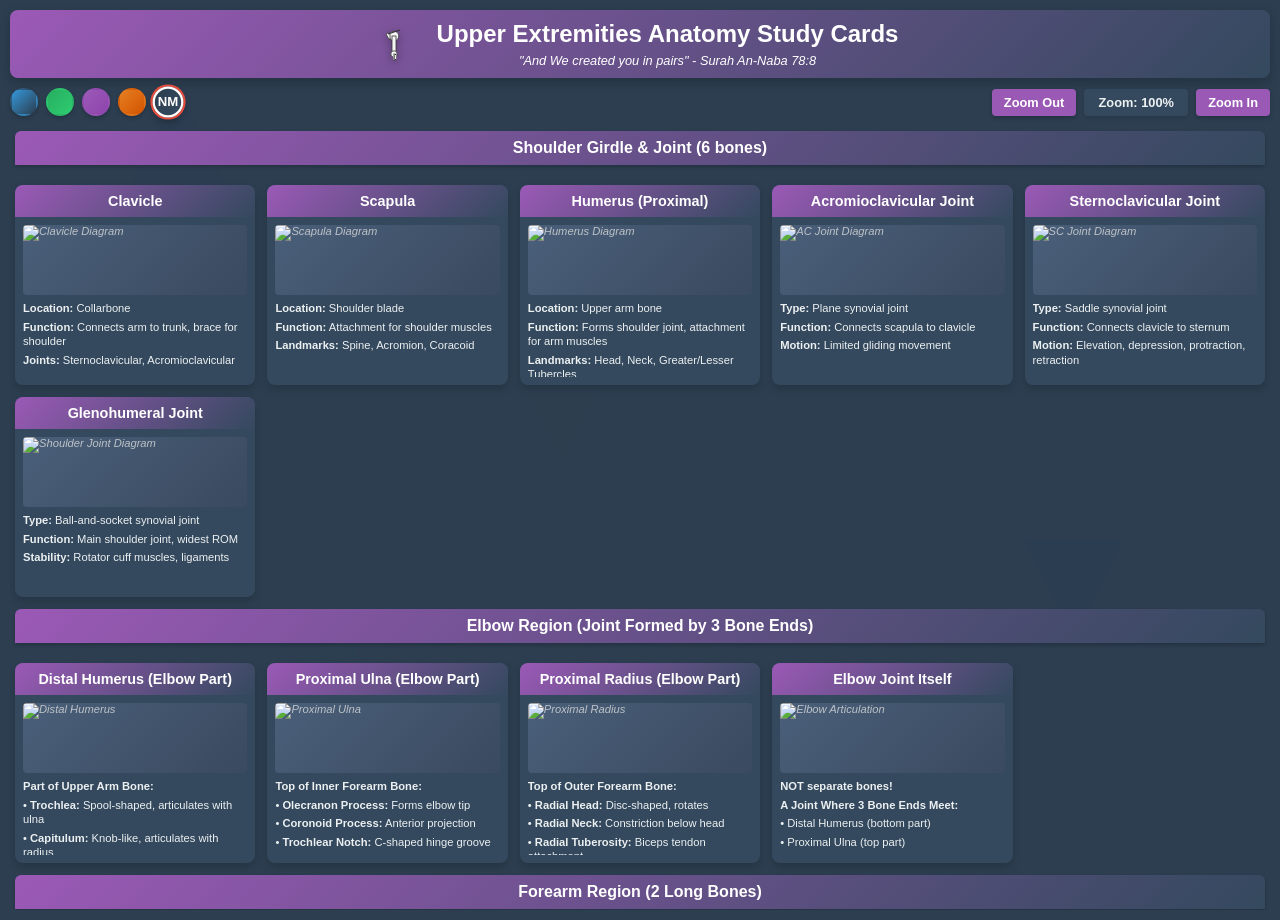
==== xrayUpper_extremities___Shoulder_joint.html @ 8486060e "Add files via upload" ====
<!DOCTYPE html>
<html lang="en">
<head>
    <meta charset="UTF-8">
    <meta name="viewport" content="width=device-width, initial-scale=1.0">
    <title>Upper Extremities Anatomy Study Cards</title>
    <style>
        /* New CSS for image handling */
        .card-image img {
            width: 100%;
            height: 100%;
            object-fit: contain;
            display: block;
            transition: transform 0.3s ease;
        }
        
        .card:hover .card-image img {
            transform: scale(1.05);
        }
        
        .anatomy-table {
            width: 100%;
            font-size: 0.7rem;
            border-collapse: collapse;
            margin: 4px 0;
            background: rgba(255, 255, 255, 0.05);
            border-radius: 4px;
            overflow: hidden;
        }
        
        .anatomy-table th {
            background: var(--primary-color);
            color: white;
            padding: 3px;
            text-align: left;
            font-weight: bold;
        }
        
        .anatomy-table td {
            padding: 3px;
            border-bottom: 1px solid rgba(255, 255, 255, 0.1);
        }
        
        .anatomy-table tr:last-child td {
            border-bottom: none;
        }
        
        .quick-revision {
            background: rgba(231, 76, 60, 0.1);
            padding: 4px;
            border-left: 3px solid var(--accent-color);
            margin: 4px 0;
            font-size: 0.7rem;
            border-radius: 2px;
        }
        
        .xray-anatomy {
            background: rgba(52, 152, 219, 0.1);
            padding: 4px;
            border-left: 3px solid #3498db;
            margin: 4px 0;
            font-size: 0.7rem;
            border-radius: 2px;
        }
        
        /* Rest of the CSS remains exactly as before */
        :root {
            --primary-color: #9b59b6;
            --secondary-color: #34495e;
            --accent-color: #e74c3c;
            --text-color: #ecf0f1;
            --bg-color: #2c3e50;
            --card-bg: #34495e;
            --header-bg: linear-gradient(135deg, #9b59b6, #34495e);
            --font-family: 'Segoe UI', Tahoma, Geneva, Verdana, sans-serif;
            --card-height: 200px;
        }

        /* All other CSS styles remain exactly the same... */
        .theme-blue {
            --primary-color: #3498db;
            --secondary-color: #2c3e50;
            --accent-color: #1abc9c;
            --text-color: #333;
            --bg-color: #f9f9f9;
            --card-bg: #ffffff;
            --header-bg: linear-gradient(135deg, #3498db, #2c3e50);
        }

        .theme-green {
            --primary-color: #27ae60;
            --secondary-color: #2ecc71;
            --accent-color: #16a085;
            --text-color: #333;
            --bg-color: #f9f9f9;
            --card-bg: #ffffff;
            --header-bg: linear-gradient(135deg, #27ae60, #2ecc71);
        }

        .theme-purple {
            --primary-color: #9b59b6;
            --secondary-color: #8e44ad;
            --accent-color: #e74c3c;
            --text-color: #333;
            --bg-color: #f9f9f9;
            --card-bg: #ffffff;
            --header-bg: linear-gradient(135deg, #9b59b6, #8e44ad);
        }

        .theme-orange {
            --primary-color: #e67e22;
            --secondary-color: #d35400;
            --accent-color: #f39c12;
            --text-color: #333;
            --bg-color: #f9f9f9;
            --card-bg: #ffffff;
            --header-bg: linear-gradient(135deg, #e67e22, #d35400);
        }

        .night-mode {
            --primary-color: #9b59b6;
            --secondary-color: #34495e;
            --accent-color: #e74c3c;
            --text-color: #ecf0f1;
            --bg-color: #2c3e50;
            --card-bg: #34495e;
            --header-bg: linear-gradient(135deg, #9b59b6, #34495e);
        }

        body {
            font-family: var(--font-family);
            background-color: var(--bg-color);
            color: var(--text-color);
            margin: 0;
            padding: 10px;
            transition: all 0.5s ease;
            height: 100vh;
            overflow: hidden;
            display: flex;
            flex-direction: column;
            position: relative;
        }

        /* X-ray Background Animation */
        .xray-background {
            position: fixed;
            top: 0;
            left: 0;
            width: 100%;
            height: 100%;
            z-index: -1;
            opacity: 0.1;
            overflow: hidden;
        }

        .xray-triangle {
            position: absolute;
            width: 0;
            height: 0;
            border-style: solid;
            opacity: 0.1;
            animation: floatTriangle 15s infinite linear;
        }

        .triangle-1 {
            border-width: 0 50px 100px 50px;
            border-color: transparent transparent #9b59b6 transparent;
            top: 10%;
            left: 10%;
            animation-delay: 0s;
        }

        .triangle-2 {
            border-width: 100px 50px 0 50px;
            border-color: #3498db transparent transparent transparent;
            top: 60%;
            left: 80%;
            animation-delay: 3s;
        }

        .triangle-3 {
            border-width: 50px 0 50px 100px;
            border-color: transparent transparent transparent #e74c3c;
            top: 30%;
            left: 70%;
            animation-delay: 6s;
        }

        .triangle-4 {
            border-width: 50px 100px 50px 0;
            border-color: transparent #1abc9c transparent transparent;
            top: 70%;
            left: 20%;
            animation-delay: 9s;
        }

        .triangle-5 {
            border-width: 100px 50px 0 50px;
            border-color: #f39c12 transparent transparent transparent;
            top: 40%;
            left: 40%;
            animation-delay: 12s;
        }

        @keyframes floatTriangle {
            0% {
                transform: translateY(0) rotate(0deg);
                opacity: 0.1;
            }
            25% {
                transform: translateY(-20px) rotate(90deg);
                opacity: 0.2;
            }
            50% {
                transform: translateY(0) rotate(180deg);
                opacity: 0.1;
            }
            75% {
                transform: translateY(20px) rotate(270deg);
                opacity: 0.2;
            }
            100% {
                transform: translateY(0) rotate(360deg);
                opacity: 0.1;
            }
        }

        .header {
            text-align: center;
            margin-bottom: 10px;
            padding: 10px;
            background: var(--header-bg);
            color: white;
            border-radius: 8px;
            box-shadow: 0 4px 12px rgba(0, 0, 0, 0.2);
            flex-shrink: 0;
            animation: fadeInDown 0.8s ease-out;
            display: flex;
            align-items: center;
            justify-content: center;
            gap: 15px;
            position: relative;
            z-index: 1;
        }

        .header h1 {
            margin: 0;
            font-size: 1.5rem;
        }

        .header p {
            margin: 5px 0 0;
            font-size: 0.8rem;
            font-style: italic;
        }

        .arm-icon {
            width: 40px;
            height: 40px;
            display: flex;
            align-items: center;
            justify-content: center;
            position: relative;
            animation: float 3s ease-in-out infinite;
        }

        .arm-icon svg {
            width: 100%;
            height: 100%;
            filter: drop-shadow(0 2px 4px rgba(0, 0, 0, 0.3));
        }

        .controls {
            display: flex;
            justify-content: space-between;
            align-items: center;
            margin-bottom: 10px;
            flex-wrap: wrap;
            gap: 8px;
            flex-shrink: 0;
            animation: fadeIn 1s ease-out 0.3s both;
            position: relative;
            z-index: 1;
        }

        .theme-selector, .zoom-controls {
            display: flex;
            gap: 8px;
            align-items: center;
        }

        .theme-icon {
            width: 24px;
            height: 24px;
            border-radius: 50%;
            cursor: pointer;
            border: 2px solid transparent;
            transition: all 0.3s ease;
            box-shadow: 0 2px 4px rgba(0, 0, 0, 0.2);
        }

        .theme-icon:hover {
            transform: scale(1.1) rotate(5deg);
            box-shadow: 0 4px 8px rgba(0, 0, 0, 0.3);
        }

        .theme-icon.active {
            border-color: white;
            box-shadow: 0 0 0 2px var(--accent-color), 0 4px 8px rgba(0, 0, 0, 0.3);
            transform: scale(1.1);
        }

        .theme-blue-icon {
            background: linear-gradient(135deg, #3498db, #2c3e50);
        }

        .theme-green-icon {
            background: linear-gradient(135deg, #27ae60, #2ecc71);
        }

        .theme-purple-icon {
            background: linear-gradient(135deg, #9b59b6, #8e44ad);
        }

        .theme-orange-icon {
            background: linear-gradient(135deg, #e67e22, #d35400);
        }

        .night-mode-icon {
            background: linear-gradient(135deg, #2c3e50, #34495e);
            color: white;
            display: flex;
            align-items: center;
            justify-content: center;
            font-size: 12px;
            font-weight: bold;
        }

        button {
            background: var(--primary-color);
            color: white;
            border: none;
            padding: 6px 12px;
            border-radius: 4px;
            cursor: pointer;
            transition: all 0.3s ease;
            font-weight: bold;
            font-size: 0.8rem;
            box-shadow: 0 2px 4px rgba(0, 0, 0, 0.2);
        }

        button:hover {
            transform: translateY(-2px);
            box-shadow: 0 4px 8px rgba(0, 0, 0, 0.3);
        }

        .zoom-level {
            background: var(--card-bg);
            padding: 6px 12px;
            border-radius: 4px;
            font-weight: bold;
            box-shadow: 0 2px 4px rgba(0, 0, 0, 0.1);
            font-size: 0.8rem;
            min-width: 80px;
            text-align: center;
            transition: all 0.3s ease;
        }

        .container {
            display: grid;
            grid-template-columns: repeat(auto-fill, minmax(200px, 1fr));
            gap: 12px;
            transition: all 0.5s ease;
            overflow-y: auto;
            padding: 5px;
            flex-grow: 1;
            position: relative;
            z-index: 1;
        }

        .section {
            margin-bottom: 15px;
        }

        .section-title {
            background: var(--header-bg);
            color: white;
            padding: 8px;
            border-radius: 6px 6px 0 0;
            margin: 0 0 8px 0;
            font-size: 1rem;
            text-align: center;
            grid-column: 1 / -1;
            animation: slideInLeft 0.6s ease-out;
            box-shadow: 0 2px 4px rgba(0, 0, 0, 0.2);
        }

        .card {
            background: var(--card-bg);
            border-radius: 8px;
            box-shadow: 0 4px 8px rgba(0, 0, 0, 0.15);
            overflow: hidden;
            transition: all 0.4s ease;
            cursor: pointer;
            height: var(--card-height);
            display: flex;
            flex-direction: column;
            animation: fadeInUp 0.6s ease-out;
            position: relative;
            transform-style: preserve-3d;
        }

        .card:hover {
            transform: translateY(-5px) scale(1.02);
            box-shadow: 0 8px 16px rgba(0, 0, 0, 0.25);
        }

        .card:active {
            transform: translateY(-2px) scale(1.01);
            box-shadow: 0 6px 12px rgba(0, 0, 0, 0.2);
        }

        .card.clickable::after {
            content: "Click for Details";
            position: absolute;
            bottom: 5px;
            right: 5px;
            background: var(--accent-color);
            color: white;
            padding: 2px 6px;
            border-radius: 4px;
            font-size: 0.6rem;
            font-weight: bold;
            opacity: 0;
            transition: opacity 0.3s ease;
        }

        .card:hover.clickable::after {
            opacity: 1;
        }

        .card-header {
            padding: 8px;
            background: linear-gradient(135deg, var(--primary-color), var(--secondary-color));
            color: white;
            font-weight: bold;
            text-align: center;
            font-size: 0.9rem;
            flex-shrink: 0;
            transition: all 0.3s ease;
        }

        .card-content {
            padding: 8px;
            flex-grow: 1;
            display: flex;
            flex-direction: column;
            overflow: hidden;
        }

        .card-image {
            width: 100%;
            height: 70px;
            background: linear-gradient(135deg, #4a5f7a, #3a4a5f);
            display: flex;
            align-items: center;
            justify-content: center;
            color: #bdc3c7;
            font-style: italic;
            font-size: 0.7rem;
            border-radius: 4px;
            margin-bottom: 6px;
            flex-shrink: 0;
            transition: all 0.3s ease;
            position: relative;
            overflow: hidden;
        }

        .card-image::before {
            content: '';
            position: absolute;
            top: 0;
            left: -100%;
            width: 100%;
            height: 100%;
            background: linear-gradient(90deg, transparent, rgba(255,255,255,0.2), transparent);
            transition: left 0.5s ease;
        }

        .card:hover .card-image::before {
            left: 100%;
        }

        .theme-blue .card-image,
        .theme-green .card-image,
        .theme-purple .card-image,
        .theme-orange .card-image {
            background: linear-gradient(135deg, #e0e0e0, #f5f5f5);
            color: #777;
        }

        .card-details {
            font-size: 0.7rem;
            line-height: 1.3;
            overflow-y: auto;
            flex-grow: 1;
            transition: all 0.3s ease;
        }

        .card-details p {
            margin: 0 0 4px 0;
        }

        .zoom-1 { transform: scale(0.7); }
        .zoom-2 { transform: scale(0.85); }
        .zoom-3 { transform: scale(1); }
        .zoom-4 { transform: scale(1.15); }
        .zoom-5 { transform: scale(1.3); }

        /* Animation Keyframes */
        @keyframes fadeIn {
            from { opacity: 0; }
            to { opacity: 1; }
        }

        @keyframes fadeInDown {
            from { 
                opacity: 0;
                transform: translateY(-20px);
            }
            to { 
                opacity: 1;
                transform: translateY(0);
            }
        }

        @keyframes fadeInUp {
            from { 
                opacity: 0;
                transform: translateY(20px);
            }
            to { 
                opacity: 1;
                transform: translateY(0);
            }
        }

        @keyframes slideInLeft {
            from { 
                opacity: 0;
                transform: translateX(-30px);
            }
            to { 
                opacity: 1;
                transform: translateX(0);
            }
        }

        @keyframes float {
            0% { transform: translateY(0px); }
            50% { transform: translateY(-5px); }
            100% { transform: translateY(0px); }
        }

        /* Custom scrollbar for webkit browsers */
        .container::-webkit-scrollbar {
            width: 8px;
        }

        .container::-webkit-scrollbar-track {
            background: rgba(0, 0, 0, 0.1);
            border-radius: 4px;
        }

        .container::-webkit-scrollbar-thumb {
            background: var(--primary-color);
            border-radius: 4px;
            transition: all 0.3s ease;
        }

        .container::-webkit-scrollbar-thumb:hover {
            background: var(--accent-color);
        }

        .card-details::-webkit-scrollbar {
            width: 4px;
        }

        .card-details::-webkit-scrollbar-track {
            background: rgba(0, 0, 0, 0.05);
            border-radius: 2px;
        }

        .card-details::-webkit-scrollbar-thumb {
            background: var(--primary-color);
            border-radius: 2px;
        }

        @media (max-width: 768px) {
            .container {
                grid-template-columns: repeat(auto-fill, minmax(150px, 1fr));
            }
            
            .controls {
                flex-direction: column;
                align-items: stretch;
            }
            
            .theme-selector, .zoom-controls {
                justify-content: center;
            }
            
            :root {
                --card-height: 220px;
            }
            
            .header {
                flex-direction: column;
                gap: 8px;
            }
            
            .arm-icon {
                width: 30px;
                height: 30px;
            }
            
            .card.clickable::after {
                font-size: 0.5rem;
                padding: 1px 4px;
            }
        }

        @media (max-width: 480px) {
            .container {
                grid-template-columns: repeat(auto-fill, minmax(130px, 1fr));
            }
            
            :root {
                --card-height: 240px;
            }
        }
    </style>
</head>
<body class="night-mode">
    <!-- X-ray Background Animation -->
    <div class="xray-background">
        <div class="xray-triangle triangle-1"></div>
        <div class="xray-triangle triangle-2"></div>
        <div class="xray-triangle triangle-3"></div>
        <div class="xray-triangle triangle-4"></div>
        <div class="xray-triangle triangle-5"></div>
    </div>

    <div class="header">
        <div class="arm-icon">
            <svg viewBox="0 0 100 100" xmlns="http://www.w3.org/2000/svg">
                <!-- Shoulder joint -->
                <circle cx="30" cy="30" r="12" fill="#f5f5f5" stroke="#333" stroke-width="2"/>
                
                <!-- Humerus bone -->
                <rect x="25" y="30" width="10" height="40" fill="#f5f5f5" stroke="#333" stroke-width="2"/>
                
                <!-- Scapula shape -->
                <path d="M 20 25 Q 15 20 10 25 Q 15 35 20 40 Z" fill="#f5f5f5" stroke="#333" stroke-width="2"/>
                
                <!-- Clavicle bone -->
                <line x1="15" y1="25" x2="45" y2="15" stroke="#333" stroke-width="3"/>
                
                <!-- Elbow joint -->
                <circle cx="30" cy="75" r="8" fill="#f5f5f5" stroke="#333" stroke-width="2"/>
                
                <!-- Radius and Ulna -->
                <rect x="28" y="75" width="4" height="15" fill="#f5f5f5" stroke="#333" stroke-width="1"/>
                <rect x="32" y="75" width="4" height="15" fill="#f5f5f5" stroke="#333" stroke-width="1"/>
            </svg>
        </div>
        <div>
            <h1>Upper Extremities Anatomy Study Cards</h1>
            <p>"And We created you in pairs" - Surah An-Naba 78:8</p>
        </div>
    </div>

    <div class="controls">
        <div class="theme-selector">
            <div class="theme-icon theme-blue-icon" data-theme="theme-blue"></div>
            <div class="theme-icon theme-green-icon" data-theme="theme-green"></div>
            <div class="theme-icon theme-purple-icon" data-theme="theme-purple"></div>
            <div class="theme-icon theme-orange-icon" data-theme="theme-orange"></div>
            <div class="theme-icon night-mode-icon active" data-theme="night-mode">NM</div>
        </div>
        <div class="zoom-controls">
            <button id="zoom-out">Zoom Out</button>
            <div class="zoom-level">Zoom: 100%</div>
            <button id="zoom-in">Zoom In</button>
        </div>
    </div>

    <div class="container" id="card-container">
        <!-- Shoulder Region Section -->
        <h2 class="section-title">Shoulder Girdle & Joint (6 bones)</h2>
        
        <div class="card clickable" data-part="clavicle">
            <div class="card-header">Clavicle</div>
            <div class="card-content">
                <div class="card-image">
                    <img src="images/clavicle.jpg" alt="Clavicle Diagram">
                </div>
                <div class="card-details">
                    <p><strong>Location:</strong> Collarbone</p>
                    <p><strong>Function:</strong> Connects arm to trunk, brace for shoulder</p>
                    <p><strong>Joints:</strong> Sternoclavicular, Acromioclavicular</p>
                </div>
            </div>
        </div>
        
        <div class="card clickable" data-part="scapula">
            <div class="card-header">Scapula</div>
            <div class="card-content">
                <div class="card-image">
                    <img src="images/scapula.png" alt="Scapula Diagram">
                </div>
                <div class="card-details">
                    <p><strong>Location:</strong> Shoulder blade</p>
                    <p><strong>Function:</strong> Attachment for shoulder muscles</p>
                    <p><strong>Landmarks:</strong> Spine, Acromion, Coracoid</p>
                </div>
            </div>
        </div>
        
        <div class="card clickable" data-part="humerus">
            <div class="card-header">Humerus (Proximal)</div>
            <div class="card-content">
                <div class="card-image">
                    <img src="images/humerus.png" alt="Humerus Diagram">
                </div>
                <div class="card-details">
                    <p><strong>Location:</strong> Upper arm bone</p>
                    <p><strong>Function:</strong> Forms shoulder joint, attachment for arm muscles</p>
                    <p><strong>Landmarks:</strong> Head, Neck, Greater/Lesser Tubercles</p>
                </div>
            </div>
        </div>

        <div class="card clickable" data-part="acromioclavicular">
            <div class="card-header">Acromioclavicular Joint</div>
            <div class="card-content">
                <div class="card-image">
                    <img src="images/ac-joint.png" alt="AC Joint Diagram">
                </div>
                <div class="card-details">
                    <p><strong>Type:</strong> Plane synovial joint</p>
                    <p><strong>Function:</strong> Connects scapula to clavicle</p>
                    <p><strong>Motion:</strong> Limited gliding movement</p>
                </div>
            </div>
        </div>
        
        <div class="card clickable" data-part="sternoclavicular">
            <div class="card-header">Sternoclavicular Joint</div>
            <div class="card-content">
                <div class="card-image">
                    <img src="images/sc-joint.png" alt="SC Joint Diagram">
                </div>
                <div class="card-details">
                    <p><strong>Type:</strong> Saddle synovial joint</p>
                    <p><strong>Function:</strong> Connects clavicle to sternum</p>
                    <p><strong>Motion:</strong> Elevation, depression, protraction, retraction</p>
                </div>
            </div>
        </div>
        
        <div class="card clickable" data-part="glenohumeral">
            <div class="card-header">Glenohumeral Joint</div>
            <div class="card-content">
                <div class="card-image">
                    <img src="images/gh-joint.png" alt="Shoulder Joint Diagram">
                </div>
                <div class="card-details">
                    <p><strong>Type:</strong> Ball-and-socket synovial joint</p>
                    <p><strong>Function:</strong> Main shoulder joint, widest ROM</p>
                    <p><strong>Stability:</strong> Rotator cuff muscles, ligaments</p>
                </div>
            </div>
        </div>

        <!-- ELBOW REGION - CORRECTED VERSION -->
        <h2 class="section-title">Elbow Region (Joint Formed by 3 Bone Ends)</h2>
        
        <div class="card clickable" data-part="humerus-distal-elbow">
            <div class="card-header">Distal Humerus (Elbow Part)</div>
            <div class="card-content">
                <div class="card-image">
                    <img src="images/humerus.png" alt="Distal Humerus">
                </div>
                <div class="card-details">
                    <p><strong>Part of Upper Arm Bone:</strong></p>
                    <p>• <strong>Trochlea:</strong> Spool-shaped, articulates with ulna</p>
                    <p>• <strong>Capitulum:</strong> Knob-like, articulates with radius</p>
                    <p>• <strong>Medial Epicondyle:</strong> "Funny bone" bump</p>
                    <p>• <strong>Lateral Epicondyle:</strong> Extensor muscle origin</p>
                    <p><em>This is just the bottom part of the humerus bone</em></p>
                </div>
            </div>
        </div>
        
        <div class="card clickable" data-part="ulna-proximal-elbow">
            <div class="card-header">Proximal Ulna (Elbow Part)</div>
            <div class="card-content">
                <div class="card-image">
                    <img src="images/ulna.png" alt="Proximal Ulna">
                </div>
                <div class="card-details">
                    <p><strong>Top of Inner Forearm Bone:</strong></p>
                    <p>• <strong>Olecranon Process:</strong> Forms elbow tip</p>
                    <p>• <strong>Coronoid Process:</strong> Anterior projection</p>
                    <p>• <strong>Trochlear Notch:</strong> C-shaped hinge groove</p>
                    <p>• <strong>Radial Notch:</strong> Articulates with radius</p>
                    <p><em>This is just the top part of the ulna bone</em></p>
                </div>
            </div>
        </div>
        
        <div class="card clickable" data-part="radius-proximal-elbow">
            <div class="card-header">Proximal Radius (Elbow Part)</div>
            <div class="card-content">
                <div class="card-image">
                    <img src="images/Radius.png" alt="Proximal Radius">
                </div>
                <div class="card-details">
                    <p><strong>Top of Outer Forearm Bone:</strong></p>
                    <p>• <strong>Radial Head:</strong> Disc-shaped, rotates</p>
                    <p>• <strong>Radial Neck:</strong> Constriction below head</p>
                    <p>• <strong>Radial Tuberosity:</strong> Biceps tendon attachment</p>
                    <p>• <strong>Annular Ligament:</strong> Stabilizes radial head</p>
                    <p><em>This is just the top part of the radius bone</em></p>
                </div>
            </div>
        </div>
        
        <div class="card clickable" data-part="elbow-joint-explanation">
            <div class="card-header">Elbow Joint Itself</div>
            <div class="card-content">
                <div class="card-image">
                    <img src="images/elbow-joint.png" alt="Elbow Articulation">
                </div>
                <div class="card-details">
                    <p><strong>NOT separate bones!</strong></p>
                    <p><strong>A Joint Where 3 Bone Ends Meet:</strong></p>
                    <p>• Distal Humerus (bottom part)</p>
                    <p>• Proximal Ulna (top part)</p>
                    <p>• Proximal Radius (top part)</p>
                    <p><strong>3 Articulations:</strong></p>
                    <p>• Humeroulnar (hinge)</p>
                    <p>• Humeroradial (pivot)</p>
                    <p>• Proximal Radioulnar (pivot)</p>
                </div>
            </div>
        </div>

        <!-- FOREARM REGION - SEPARATED -->
        <h2 class="section-title">Forearm Region (2 Long Bones)</h2>
        
        <div class="card clickable" data-part="radius-shaft">
            <div class="card-header">Radius (Shaft)</div>
            <div class="card-content">
                <div class="card-image">
                    <img src="images/Radius.png" alt="Radius Shaft">
                </div>
                <div class="card-details">
                    <p><strong>Location:</strong> Lateral forearm bone</p>
                    <p><strong>Function:</strong> Rotates around ulna</p>
                    <p><strong>Movement:</strong> Supination/pronation</p>
                    <p><strong>Distal End:</strong> Articulates with carpal bones</p>
                </div>
            </div>
        </div>
        
        <div class="card clickable" data-part="ulna-shaft">
            <div class="card-header">Ulna (Shaft)</div>
            <div class="card-content">
                <div class="card-image">
                    <img src="images/ulna.png" alt="Ulna Shaft">
                </div>
                <div class="card-details">
                    <p><strong>Location:</strong> Medial forearm bone</p>
                    <p><strong>Function:</strong> Stable reference bone</p>
                    <p><strong>Distal End:</strong> Styloid process, triangular fibrocartilage</p>
                    <p><strong>Note:</strong> Does not directly articulate with carpal bones</p>
                </div>
            </div>
        </div>

        <!-- WRIST REGION - SEPARATED -->
        <h2 class="section-title">Wrist Region (8 Carpal Bones)</h2>
        
        <div class="card clickable" data-part="proximal-carpal-row">
            <div class="card-header">Proximal Carpal Row</div>
            <div class="card-content">
                <div class="card-image">
                    <img src="images/wrist-proximal distal.png" alt="Proximal Carpals">
                </div>
                <div class="card-details">
                    <p><strong>Bones (4):</strong></p>
                    <p>• <strong>Scaphoid:</strong> Most lateral, articulates with radius</p>
                    <p>• <strong>Lunate:</strong> Crescent-shaped, articulates with radius</p>
                    <p>• <strong>Triquetrum:</strong> Pyramid-shaped, articulates with TFCC</p>
                    <p>• <strong>Pisiform:</strong> Sesamoid bone in flexor carpi ulnaris</p>
                </div>
            </div>
        </div>
        
        <div class="card clickable" data-part="distal-carpal-row">
            <div class="card-header">Distal Carpal Row</div>
            <div class="card-content">
                <div class="card-image">
                    <img src="images/wrist-proximal distal.png" alt="Distal Carpals">
                </div>
                <div class="card-details">
                    <p><strong>Bones (4):</strong></p>
                    <p>• <strong>Trapezium:</strong> Saddle joint with 1st metacarpal</p>
                    <p>• <strong>Trapezoid:</strong> Smallest carpal, wedge-shaped</p>
                    <p>• <strong>Capitate:</strong> Largest carpal, head articulates with lunate</p>
                    <p>• <strong>Hamate:</strong> Has hook (hamulus) for ligament attachment</p>
                </div>
            </div>
        </div>
        
        <div class="card clickable" data-part="wrist-joint-complex">
            <div class="card-header">Wrist Joint Complex</div>
            <div class="card-content">
                <div class="card-image">
                    <img src="images/wrist2.png" alt="Wrist Joint">
                </div>
                <div class="card-details">
                    <p><strong>Type:</strong> Condyloid synovial joint</p>
                    <p><strong>Main Joint:</strong> Radiocarpal joint</p>
                    <p><strong>Movements:</strong> Flexion/Extension, Radial/Ulnar deviation</p>
                    <p><strong>Stability:</strong> Multiple ligaments, triangular fibrocartilage complex</p>
                </div>
            </div>
        </div>

        <!-- HAND & FINGERS Section -->
        <h2 class="section-title">Hand & Fingers (19 bones)</h2>
        
        <div class="card clickable" data-part="metacarpals">
            <div class="card-header">Metacarpals (5)</div>
            <div class="card-content">
                <div class="card-image">
                    <img src="images/metacarpals.png" alt="Metacarpals">
                </div>
                <div class="card-details">
                    <p><strong>Location:</strong> Palm bones</p>
                    <p><strong>Numbering:</strong> I (thumb) to V (little finger)</p>
                    <p><strong>Joints:</strong> Carpometacarpal (CMC), Metacarpophalangeal (MCP)</p>
                    <p><strong>Special:</strong> 1st metacarpal (thumb) has saddle CMC joint</p>
                </div>
            </div>
        </div>
        
        <div class="card clickable" data-part="phalanges">
            <div class="card-header">Phalanges (14)</div>
            <div class="card-content">
                <div class="card-image">
                    <img src="images/phalanges.png" alt="Phalanges">
                </div>
                <div class="card-details">
                    <p><strong>Location:</strong> Finger bones</p>
                    <p><strong>Segments:</strong></p>
                    <p>• Proximal phalanges (5)</p>
                    <p>• Middle phalanges (4) - thumb has none</p>
                    <p>• Distal phalanges (5)</p>
                    <p><strong>Joints:</strong> PIP, DIP joints (hinge type)</p>
                </div>
            </div>
        </div>
        
        <div class="card clickable" data-part="thumb-special">
            <div class="card-header">Thumb (Pollex)</div>
            <div class="card-content">
                <div class="card-image">
                    <img src="images/thumb.png" alt="Thumb">
                </div>
                <div class="card-details">
                    <p><strong>Unique Features:</strong></p>
                    <p>• Only 2 phalanges (others have 3)</p>
                    <p>• Saddle CMC joint allows opposition</p>
                    <p>• Wider range of motion</p>
                    <p>• Muscles: Thenar eminence, adductor pollicis</p>
                </div>
            </div>
        </div>
    </div>

    <script>
        // Theme switching functionality
        const themeIcons = document.querySelectorAll('.theme-icon');
        
        // Set night mode as default
        document.body.classList.add('night-mode');
        
        themeIcons.forEach(icon => {
            icon.addEventListener('click', function() {
                // Remove active class from all icons
                themeIcons.forEach(i => i.classList.remove('active'));
                
                // Add active class to clicked icon
                this.classList.add('active');
                
                // Get the theme from data attribute
                const theme = this.getAttribute('data-theme');
                
                // Remove all theme classes from body
                document.body.classList.remove('theme-blue', 'theme-green', 'theme-purple', 'theme-orange', 'night-mode');
                
                // Add the selected theme class
                document.body.classList.add(theme);
            });
        });

        // Zoom functionality
        let currentZoom = 3;
        const zoomLevels = ['70%', '85%', '100%', '115%', '130%'];
        const container = document.getElementById('card-container');
        const zoomDisplay = document.querySelector('.zoom-level');

        document.getElementById('zoom-in').addEventListener('click', function() {
            if (currentZoom < 5) {
                currentZoom++;
                updateZoom();
            }
        });

        document.getElementById('zoom-out').addEventListener('click', function() {
            if (currentZoom > 1) {
                currentZoom--;
                updateZoom();
            }
        });

        function updateZoom() {
            // Remove all zoom classes
            container.classList.remove('zoom-1', 'zoom-2', 'zoom-3', 'zoom-4', 'zoom-5');
            // Add current zoom class
            container.classList.add(`zoom-${currentZoom}`);
            // Update zoom display
            zoomDisplay.textContent = `Zoom: ${zoomLevels[currentZoom-1]}`;
        }

        // Initialize zoom
        updateZoom();
        
        // Add staggered animation to cards
        document.addEventListener('DOMContentLoaded', function() {
            const cards = document.querySelectorAll('.card');
            cards.forEach((card, index) => {
                card.style.animationDelay = `${index * 0.05}s`;
            });
        });

        // Make cards clickable
        document.querySelectorAll('.card.clickable').forEach(card => {
            card.addEventListener('click', function() {
                const partName = this.getAttribute('data-part');
                const cardTitle = this.querySelector('.card-header').textContent;
                alert(`Clicked: ${cardTitle}\nDetailed view for "${partName}" would open here.`);
            });
        });
    </script>
</body>
</html>
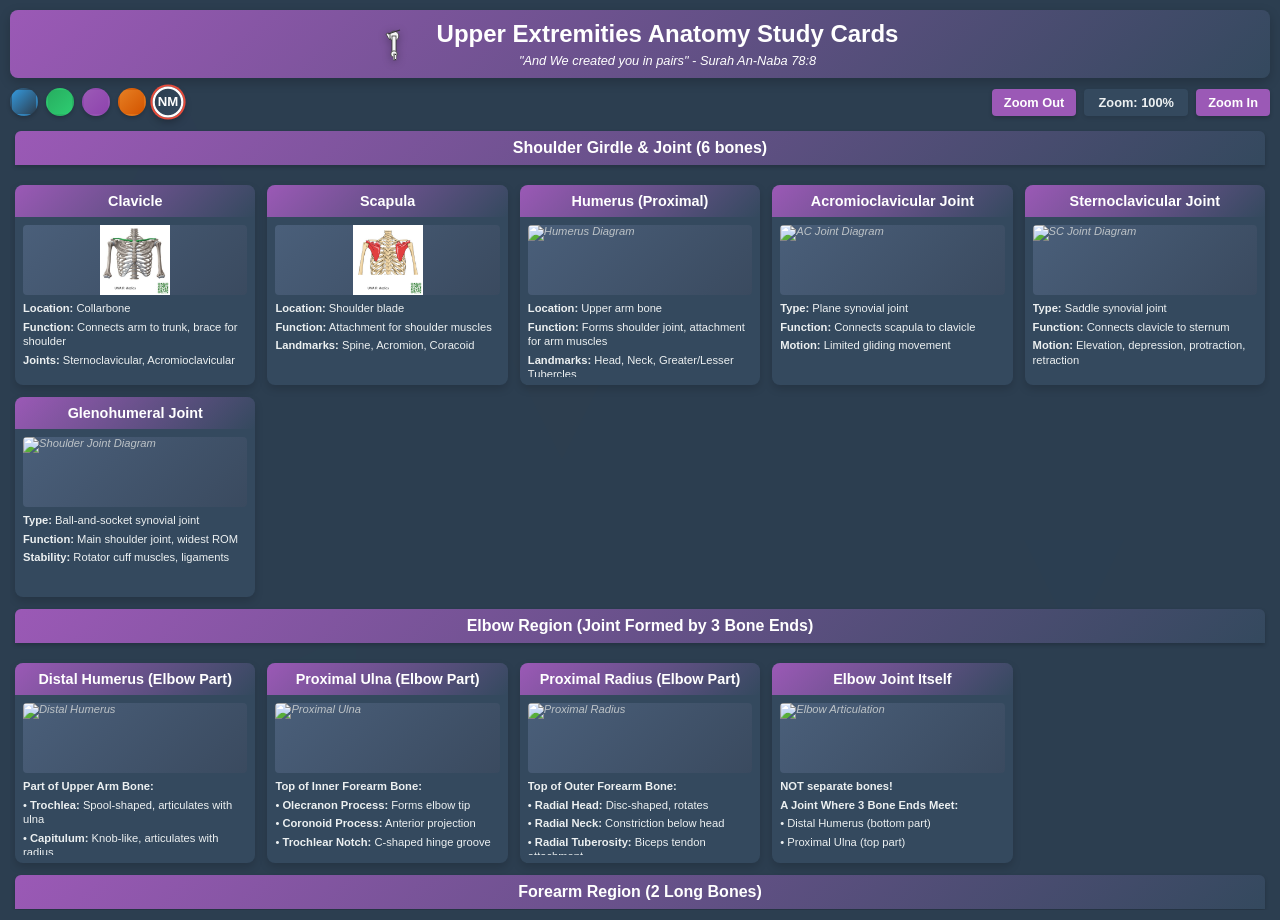
==== commit c4bdabde: "Update xrayUpper_extremities___Shoulder_joint.html" ====
--- a/xrayUpper_extremities___Shoulder_joint.html
+++ b/xrayUpper_extremities___Shoulder_joint.html
@@ -703,7 +703,7 @@
             <div class="card-header">Clavicle</div>
             <div class="card-content">
                 <div class="card-image">
-                    <img src="images/clavicle.jpg" alt="Clavicle Diagram">
+                    <img src="clavicle.jpg" alt="Clavicle Diagram">
                 </div>
                 <div class="card-details">
                     <p><strong>Location:</strong> Collarbone</p>
@@ -717,7 +717,7 @@
             <div class="card-header">Scapula</div>
             <div class="card-content">
                 <div class="card-image">
-                    <img src="images/scapula.png" alt="Scapula Diagram">
+                    <img src="scapula.png" alt="Scapula Diagram">
                 </div>
                 <div class="card-details">
                     <p><strong>Location:</strong> Shoulder blade</p>
@@ -1068,4 +1068,5 @@
         });
     </script>
 </body>
-</html>+
+</html>
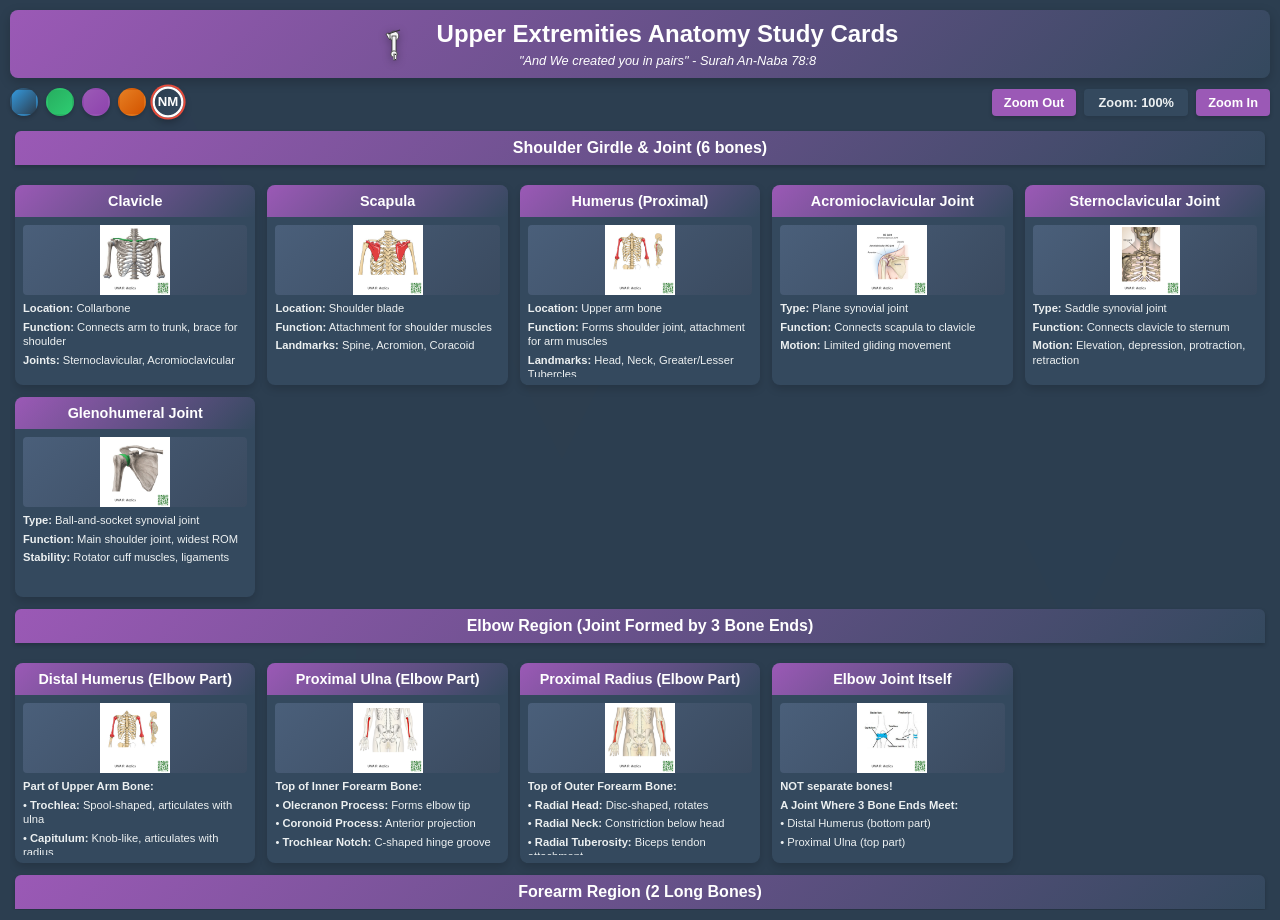
==== commit bf9a41d7: "Update xrayUpper_extremities___Shoulder_joint.html" ====
--- a/xrayUpper_extremities___Shoulder_joint.html
+++ b/xrayUpper_extremities___Shoulder_joint.html
@@ -731,7 +731,7 @@
             <div class="card-header">Humerus (Proximal)</div>
             <div class="card-content">
                 <div class="card-image">
-                    <img src="images/humerus.png" alt="Humerus Diagram">
+                    <img src="humerus.png" alt="Humerus Diagram">
                 </div>
                 <div class="card-details">
                     <p><strong>Location:</strong> Upper arm bone</p>
@@ -745,7 +745,7 @@
             <div class="card-header">Acromioclavicular Joint</div>
             <div class="card-content">
                 <div class="card-image">
-                    <img src="images/ac-joint.png" alt="AC Joint Diagram">
+                    <img src="ac-joint.png" alt="AC Joint Diagram">
                 </div>
                 <div class="card-details">
                     <p><strong>Type:</strong> Plane synovial joint</p>
@@ -759,7 +759,7 @@
             <div class="card-header">Sternoclavicular Joint</div>
             <div class="card-content">
                 <div class="card-image">
-                    <img src="images/sc-joint.png" alt="SC Joint Diagram">
+                    <img src="sc-joint.png" alt="SC Joint Diagram">
                 </div>
                 <div class="card-details">
                     <p><strong>Type:</strong> Saddle synovial joint</p>
@@ -773,7 +773,7 @@
             <div class="card-header">Glenohumeral Joint</div>
             <div class="card-content">
                 <div class="card-image">
-                    <img src="images/gh-joint.png" alt="Shoulder Joint Diagram">
+                    <img src="gh-joint.png" alt="Shoulder Joint Diagram">
                 </div>
                 <div class="card-details">
                     <p><strong>Type:</strong> Ball-and-socket synovial joint</p>
@@ -790,7 +790,7 @@
             <div class="card-header">Distal Humerus (Elbow Part)</div>
             <div class="card-content">
                 <div class="card-image">
-                    <img src="images/humerus.png" alt="Distal Humerus">
+                    <img src="humerus.png" alt="Distal Humerus">
                 </div>
                 <div class="card-details">
                     <p><strong>Part of Upper Arm Bone:</strong></p>
@@ -807,7 +807,7 @@
             <div class="card-header">Proximal Ulna (Elbow Part)</div>
             <div class="card-content">
                 <div class="card-image">
-                    <img src="images/ulna.png" alt="Proximal Ulna">
+                    <img src="ulna.png" alt="Proximal Ulna">
                 </div>
                 <div class="card-details">
                     <p><strong>Top of Inner Forearm Bone:</strong></p>
@@ -824,7 +824,7 @@
             <div class="card-header">Proximal Radius (Elbow Part)</div>
             <div class="card-content">
                 <div class="card-image">
-                    <img src="images/Radius.png" alt="Proximal Radius">
+                    <img src="Radius.png" alt="Proximal Radius">
                 </div>
                 <div class="card-details">
                     <p><strong>Top of Outer Forearm Bone:</strong></p>
@@ -841,7 +841,7 @@
             <div class="card-header">Elbow Joint Itself</div>
             <div class="card-content">
                 <div class="card-image">
-                    <img src="images/elbow-joint.png" alt="Elbow Articulation">
+                    <img src="elbow-joint.png" alt="Elbow Articulation">
                 </div>
                 <div class="card-details">
                     <p><strong>NOT separate bones!</strong></p>
@@ -864,7 +864,7 @@
             <div class="card-header">Radius (Shaft)</div>
             <div class="card-content">
                 <div class="card-image">
-                    <img src="images/Radius.png" alt="Radius Shaft">
+                    <img src="Radius.png" alt="Radius Shaft">
                 </div>
                 <div class="card-details">
                     <p><strong>Location:</strong> Lateral forearm bone</p>
@@ -879,7 +879,7 @@
             <div class="card-header">Ulna (Shaft)</div>
             <div class="card-content">
                 <div class="card-image">
-                    <img src="images/ulna.png" alt="Ulna Shaft">
+                    <img src="ulna.png" alt="Ulna Shaft">
                 </div>
                 <div class="card-details">
                     <p><strong>Location:</strong> Medial forearm bone</p>
@@ -897,7 +897,7 @@
             <div class="card-header">Proximal Carpal Row</div>
             <div class="card-content">
                 <div class="card-image">
-                    <img src="images/wrist-proximal distal.png" alt="Proximal Carpals">
+                    <img src="wrist-proximal distal.png" alt="Proximal Carpals">
                 </div>
                 <div class="card-details">
                     <p><strong>Bones (4):</strong></p>
@@ -913,7 +913,7 @@
             <div class="card-header">Distal Carpal Row</div>
             <div class="card-content">
                 <div class="card-image">
-                    <img src="images/wrist-proximal distal.png" alt="Distal Carpals">
+                    <img src="wrist-proximal distal.png" alt="Distal Carpals">
                 </div>
                 <div class="card-details">
                     <p><strong>Bones (4):</strong></p>
@@ -929,7 +929,7 @@
             <div class="card-header">Wrist Joint Complex</div>
             <div class="card-content">
                 <div class="card-image">
-                    <img src="images/wrist2.png" alt="Wrist Joint">
+                    <img src="wrist2.png" alt="Wrist Joint">
                 </div>
                 <div class="card-details">
                     <p><strong>Type:</strong> Condyloid synovial joint</p>
@@ -947,7 +947,7 @@
             <div class="card-header">Metacarpals (5)</div>
             <div class="card-content">
                 <div class="card-image">
-                    <img src="images/metacarpals.png" alt="Metacarpals">
+                    <img src="metacarpals.png" alt="Metacarpals">
                 </div>
                 <div class="card-details">
                     <p><strong>Location:</strong> Palm bones</p>
@@ -962,7 +962,7 @@
             <div class="card-header">Phalanges (14)</div>
             <div class="card-content">
                 <div class="card-image">
-                    <img src="images/phalanges.png" alt="Phalanges">
+                    <img src="phalanges.png" alt="Phalanges">
                 </div>
                 <div class="card-details">
                     <p><strong>Location:</strong> Finger bones</p>
@@ -979,7 +979,7 @@
             <div class="card-header">Thumb (Pollex)</div>
             <div class="card-content">
                 <div class="card-image">
-                    <img src="images/thumb.png" alt="Thumb">
+                    <img src="thumb.png" alt="Thumb">
                 </div>
                 <div class="card-details">
                     <p><strong>Unique Features:</strong></p>
@@ -1070,3 +1070,4 @@
 </body>
 
 </html>
+
